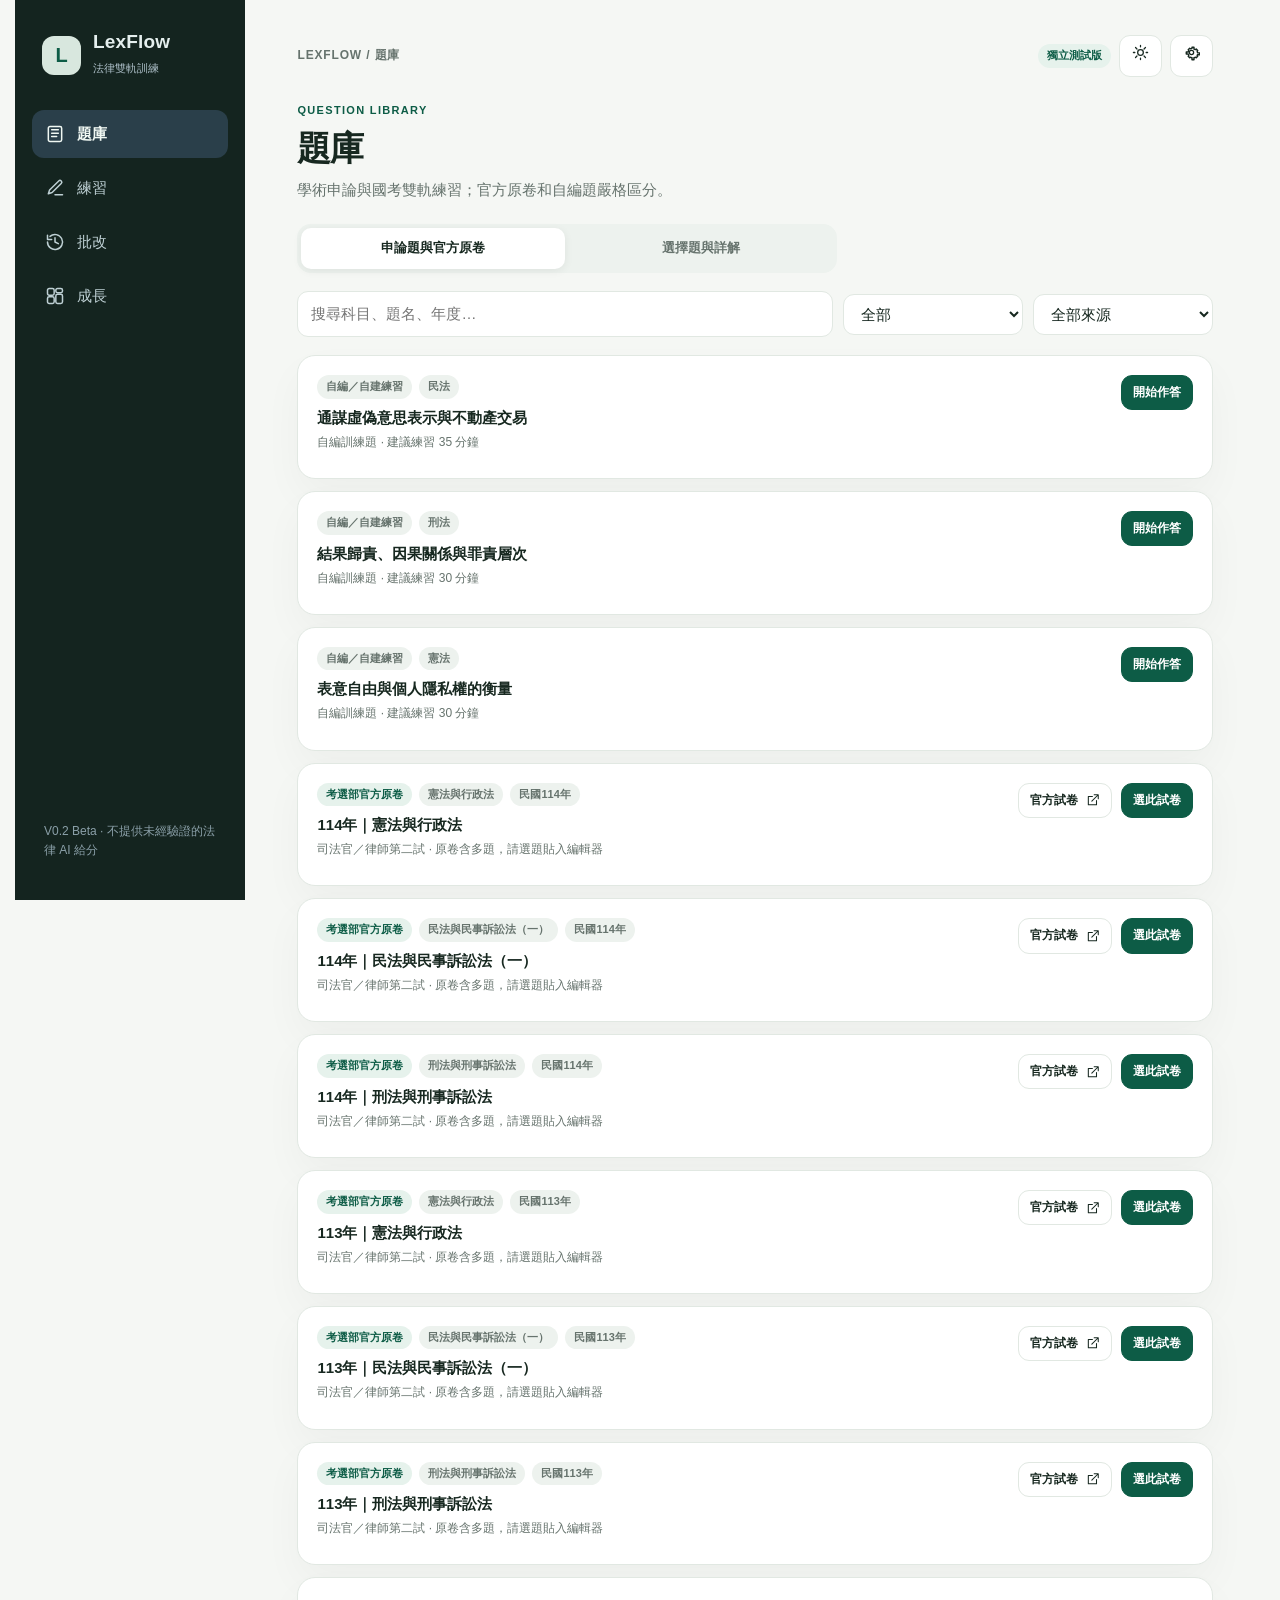
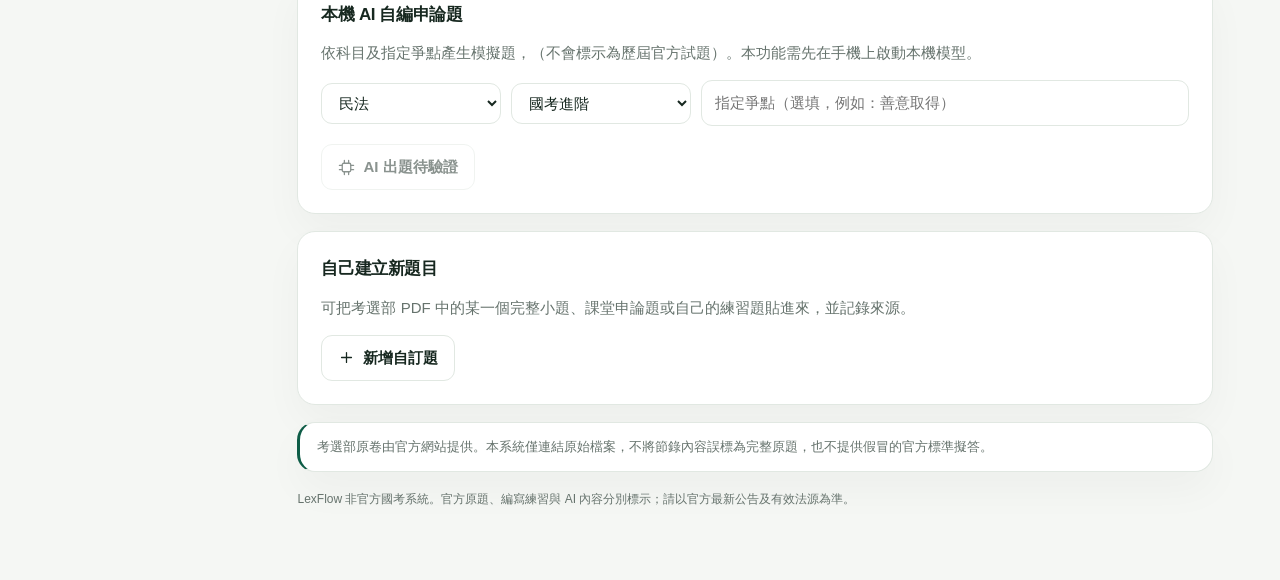
==== index.html @ ae9f009b "Initial LexFlow V0.2 beta for GitHub Pages" ====
<!doctype html>
<html lang="zh-Hant">
<head>
  <meta charset="utf-8">
  <meta name="viewport" content="width=device-width,initial-scale=1,viewport-fit=cover">
  <meta name="theme-color" content="#0e1116">
  <meta name="description" content="法律雙軌申論、選擇題、自編法條詳解、考選部官方原卷入口與本機安全備份。">
  <title>LexFlow｜法律雙軌訓練 V0.2</title>
  <link rel="manifest" href="manifest.webmanifest">
  <link rel="stylesheet" href="styles.css">
</head>
<body>
  <div id="app"></div>
  <script type="module" src="app.js"></script>
</body>
</html>
---- styles.css ----
:root{--bg:#f5f7f4;--paper:#fff;--paper2:#edf2ee;--ink:#172820;--muted:#66736d;--border:#e1e8e2;--accent:#0d5c46;--accentSoft:#e6f2ec;--nav:#14241f;--danger:#a34149;--shadow:0 18px 40px rgba(15,35,35,.035);color-scheme:light}
:root[data-theme="dark"]{--bg:#0e1116;--paper:#171b22;--paper2:#202630;--ink:#f0f3f5;--muted:#aeb7c0;--border:#303944;--accent:#70c5a5;--accentSoft:#20352d;--nav:#101b1b;--danger:#e68c92;--shadow:none;color-scheme:dark}
*{box-sizing:border-box}html{scroll-behavior:smooth}body{margin:0;background:var(--bg);color:var(--ink);font-family:-apple-system,BlinkMacSystemFont,"Noto Sans TC","Microsoft JhengHei",sans-serif;font-size:15px;line-height:1.6}button,input,textarea,select{font:inherit}button{cursor:pointer}a{color:var(--accent);text-decoration:none}a:hover{text-decoration:underline}button:focus-visible,a:focus-visible,input:focus-visible,select:focus-visible,textarea:focus-visible{outline:3px solid #71b7a3;outline-offset:2px}
.shell{max-width:1250px;margin:auto;min-height:100vh;display:grid;grid-template-columns:230px minmax(0,1fr)}aside{background:var(--nav);color:#e5efee;padding:28px 17px;display:flex;flex-direction:column;gap:28px;min-height:100vh;position:sticky;top:0;height:100vh}.brand{display:flex;align-items:center;gap:12px;padding:3px 10px}.brand-mark{width:39px;height:39px;display:grid;place-items:center;border-radius:12px;background:#d5eee3;color:#12372f;font-size:20px;font-weight:800}.brand-title{font-size:19px;line-height:1.2;letter-spacing:.01em}.brand small{font-size:11px;color:#acbec7}.nav{display:grid;gap:6px}.nav button{display:flex;align-items:center;gap:12px;width:100%;text-align:left;border:0;background:transparent;border-radius:12px;padding:12px 13px;color:#bed0d4}.nav button.active{background:#2a3f4a;color:#f0f8f3;font-weight:700}.nav svg{flex:none}aside footer{margin-top:auto;padding:12px;color:#8ba0a9;font-size:12px}main{padding:35px clamp(18px,4.1vw,55px) 70px;min-width:0}.main-head{display:flex;justify-content:space-between;align-items:center;gap:12px;margin-bottom:25px}.crumb{font-size:12px;color:var(--muted);font-weight:700;letter-spacing:.07em}.head-right{display:flex;align-items:center;gap:8px}.mini-action{background:var(--paper);border:1px solid var(--border);color:var(--ink);border-radius:11px;padding:8px 12px}.page-heading{margin-bottom:22px}.page-heading h1{font-size:clamp(24px,3vw,34px);line-height:1.32;letter-spacing:-.035em;margin:3px 0 8px}.page-heading p{color:var(--muted);margin:0}.eyebrow{color:var(--accent);font-size:11px;letter-spacing:.15em;font-weight:800;text-transform:uppercase;margin:0 0 6px}.grid{display:grid;grid-template-columns:repeat(2,minmax(0,1fr));gap:15px}.stats{display:grid;grid-template-columns:repeat(3,minmax(0,1fr));gap:13px;margin:18px 0 25px}.stat,.panel,.paper-card,.notice{background:var(--paper);border:1px solid var(--border);border-radius:18px;box-shadow:var(--shadow)}.stat{padding:20px}.stat b{display:block;font-size:27px;line-height:1.3;letter-spacing:-.03em}.stat span{font-size:12px;color:var(--muted)}.panel{padding:23px;margin-bottom:17px}.panel h2{margin:0 0 13px;font-size:17px;letter-spacing:-.025em}.panel p{margin-top:0}.muted,.hint{color:var(--muted)}.hint{font-size:12px}.label{font-weight:700;font-size:13px;display:block;margin-bottom:8px}.pill{display:inline-block;padding:3px 9px;border-radius:20px;font-size:11px;font-weight:650;background:var(--paper2);color:var(--muted)}.pill.green{background:var(--accentSoft);color:var(--accent)}.pill.red{background:rgba(175,75,78,.09);color:var(--danger)}.btn{border:1px solid var(--border);color:var(--ink);background:var(--paper);padding:10px 16px;border-radius:11px;font-weight:750;display:inline-flex;align-items:center;justify-content:center;gap:8px;transition:transform .1s,background .1s}.btn:hover{background:var(--paper2)}.btn:active{transform:scale(.985)}.btn.primary{background:var(--accent);border-color:var(--accent);color:var(--bg)}:root:not([data-theme="dark"]) .btn.primary{color:white}.btn.ghost{border-color:transparent;background:transparent}.btn.danger{border-color:var(--danger);color:var(--danger)}.btn.small{padding:7px 11px;font-size:12px}.btn:disabled{opacity:.5;cursor:not-allowed}.actions{display:flex;gap:9px;flex-wrap:wrap;align-items:center}.paper-card{padding:19px;margin-bottom:12px;display:flex;gap:15px;align-items:flex-start;justify-content:space-between}.paper-card h3{font-size:15px;line-height:1.4;margin:8px 0 5px}.paper-card p{font-size:12px;color:var(--muted);margin:0 0 7px}.paper-card .actions{justify-content:flex-end}.paper-card .right{flex:none}.meta{display:flex;gap:7px;flex-wrap:wrap;align-items:center}.searchrow{display:flex;gap:10px;align-items:center;flex-wrap:wrap;margin:0 0 18px}.searchrow input,.searchrow select,input.field,textarea.field{background:var(--paper);color:var(--ink);border:1px solid var(--border);border-radius:11px;padding:10px 13px;min-width:0}.searchrow input{flex:1;min-width:150px}.searchrow select{flex:0 0 180px}.field{width:100%}textarea.field{display:block;min-height:230px;resize:vertical;line-height:1.85;padding:15px}textarea.answer{min-height:340px;line-height:1.9;font-size:15px}.editor-head{display:flex;align-items:center;justify-content:space-between;gap:12px;flex-wrap:wrap;margin:0 0 12px}.timer{font-size:19px;font-weight:700;font-variant-numeric:tabular-nums;letter-spacing:.06em}.split{display:grid;grid-template-columns:minmax(0,1fr) minmax(0,1.2fr);gap:14px;align-items:start}.question-block{white-space:pre-wrap;line-height:1.95;background:var(--paper2);border-radius:11px;padding:16px;font-size:14px}.notice{padding:14px 17px;font-size:13px;color:var(--muted);border-left:3px solid var(--accent);margin-bottom:18px}.checkrow{display:flex;gap:9px;align-items:flex-start;margin:8px 0}.checkrow input{margin-top:5px;accent-color:var(--accent)}.keypoints{margin:8px 0;padding-left:20px;font-size:13px;line-height:1.9}.scoregrid{display:grid;grid-template-columns:repeat(5,1fr);gap:8px}.scorecell{padding:10px;border:1px solid var(--border);border-radius:12px;text-align:center}.scorecell b{display:block;font-size:20px}.scorecell span{font-size:11px;color:var(--muted)}.feedbacklist{padding:0;list-style:none;margin:0}.feedbacklist li{padding:12px 0;border-bottom:1px solid var(--border)}.feedbacklist li:last-child{border:0}.blank{background:var(--paper);border:1px dashed var(--border);border-radius:18px;padding:45px 18px;text-align:center;color:var(--muted)}.divider{height:1px;background:var(--border);margin:18px 0}.list-item{display:flex;justify-content:space-between;align-items:center;gap:15px;border-top:1px solid var(--border);padding:15px 0}.list-item:first-child{border-top:0}.list-item strong{font-size:14px}.list-item span{font-size:12px;color:var(--muted)}.textarea-small{min-height:110px!important}.inrow{display:flex;align-items:center;gap:10px}.align-between{display:flex;align-items:center;justify-content:space-between;gap:12px}.toast{position:fixed;bottom:28px;left:50%;transform:translateX(-50%);z-index:30;background:#203a37;color:#fff;padding:12px 18px;border-radius:12px;box-shadow:0 15px 45px #0003;font-size:13px;max-width:90vw}.footnote{font-size:12px;color:var(--muted);margin-top:15px}.bottom-nav{display:none}.empty-icon{font-size:34px;margin:0 0 10px}.linklist{display:grid;gap:8px}.linklist a{padding:11px 12px;border:1px solid var(--border);border-radius:10px}.input-switch{display:flex;align-items:center;gap:10px;font-size:14px}.input-switch input{accent-color:var(--accent)}
@media(max-width:980px){.shell{grid-template-columns:180px minmax(0,1fr)}aside{padding:20px 10px}main{padding:30px 25px 78px}.split{grid-template-columns:1fr}.scoregrid{grid-template-columns:repeat(3,1fr)}}
@media(max-width:700px){.shell{display:block}aside{display:none}main{padding:22px 16px calc(100px + env(safe-area-inset-bottom))}.main-head{margin-bottom:19px}.page-heading h1{font-size:26px}.grid{grid-template-columns:1fr}.stats{gap:8px}.stat{padding:14px}.stat b{font-size:23px}.stat span{font-size:11px}.panel{padding:17px;border-radius:15px}.paper-card{padding:15px;display:block}.paper-card .right{margin-top:12px}.paper-card .actions{justify-content:flex-start}.searchrow select{flex:1;min-width:130px}.searchrow input{flex-basis:100%}.scoregrid{grid-template-columns:repeat(2,1fr)}.bottom-nav{position:fixed;bottom:0;left:0;right:0;display:grid;grid-template-columns:repeat(4,1fr);background:var(--paper);border-top:1px solid var(--border);padding:7px 4px calc(8px + env(safe-area-inset-bottom));z-index:20;box-shadow:0 -4px 24px #0001}.bottom-nav button{background:transparent;border:0;color:var(--muted);display:grid;justify-items:center;gap:2px;font-size:10px;padding:7px 2px;border-radius:9px}.bottom-nav button.active{color:var(--accent);font-weight:800;background:var(--accentSoft)}.bottom-nav svg{width:20px;height:20px}.toast{bottom:calc(89px + env(safe-area-inset-bottom));}}@media(prefers-reduced-motion:reduce){*{scroll-behavior:auto!important;transition:none!important}}

/* V0.2: consistent four-section navigation and mobile-friendly MCQ training */
.brand-mark{background:#d8e7de;color:#0d5c46}
.page-heading h1{font-weight:780}
.page-heading p{max-width:690px}
.eyebrow{letter-spacing:.12em}
.switcher{display:flex;gap:4px;background:var(--paper2);border-radius:14px;padding:4px;margin:0 0 18px;max-width:540px}
.switcher button{flex:1;min-width:0;border:0;border-radius:10px;padding:10px 9px;background:transparent;color:var(--muted);font-size:13px;font-weight:650}
.switcher button.selected{color:var(--ink);background:var(--paper);box-shadow:0 2px 10px #0001}
.quiz-options{display:grid;gap:10px;margin:20px 0}
.quiz-option{display:flex;align-items:flex-start;gap:12px;border:1px solid var(--border);border-radius:13px;padding:14px 14px;cursor:pointer;line-height:1.6;min-height:56px}
.quiz-option input{margin-top:5px;accent-color:var(--accent)}
.quiz-option .option-letter{font-weight:800;color:var(--accent);flex:0 0 20px}
.quiz-option:has(input:checked){background:var(--accentSoft);border-color:var(--accent)}
.quiz-option.correct-option{background:var(--accentSoft);border-color:var(--accent)}
.quiz-option.wrong-option{border-color:var(--danger);background:rgba(179,68,78,.08)}
.quiz-list .paper-card{align-items:center}
.result-banner{border-radius:14px;background:var(--paper2);padding:15px;display:grid;gap:3px;margin:18px 0}
.result-banner strong{font-size:17px}
.result-banner span{font-size:13px;color:var(--muted)}
.explain-list{border-top:1px solid var(--border);margin:12px 0 22px}
.explain-row{padding:14px 4px;display:flex;align-items:flex-start;gap:12px;border-bottom:1px solid var(--border);font-size:14px}
.explain-row strong{color:var(--accent);width:24px;flex:none}
.critical{padding:16px 17px;background:rgba(170,52,64,.10);border:1px solid var(--danger);border-radius:13px;margin-bottom:18px;color:var(--ink)}
.critical p{margin:6px 0 12px}
.persist-warning{position:fixed;left:12px;right:12px;bottom:94px;z-index:35;background:#9d293a;color:#fff;padding:14px 18px;border-radius:14px;box-shadow:0 10px 30px #0003;font-weight:700;max-width:680px;margin:auto}
.text-danger{color:var(--danger)!important;font-weight:800}
@media(min-width:701px){.persist-warning{bottom:22px}}
@media(max-width:700px){.paper-card .right{margin-top:12px}.quiz-option{padding:14px 12px}.switcher button{font-size:12px}.main-head .pill.green{display:none}.page-heading h1{font-size:26px}}
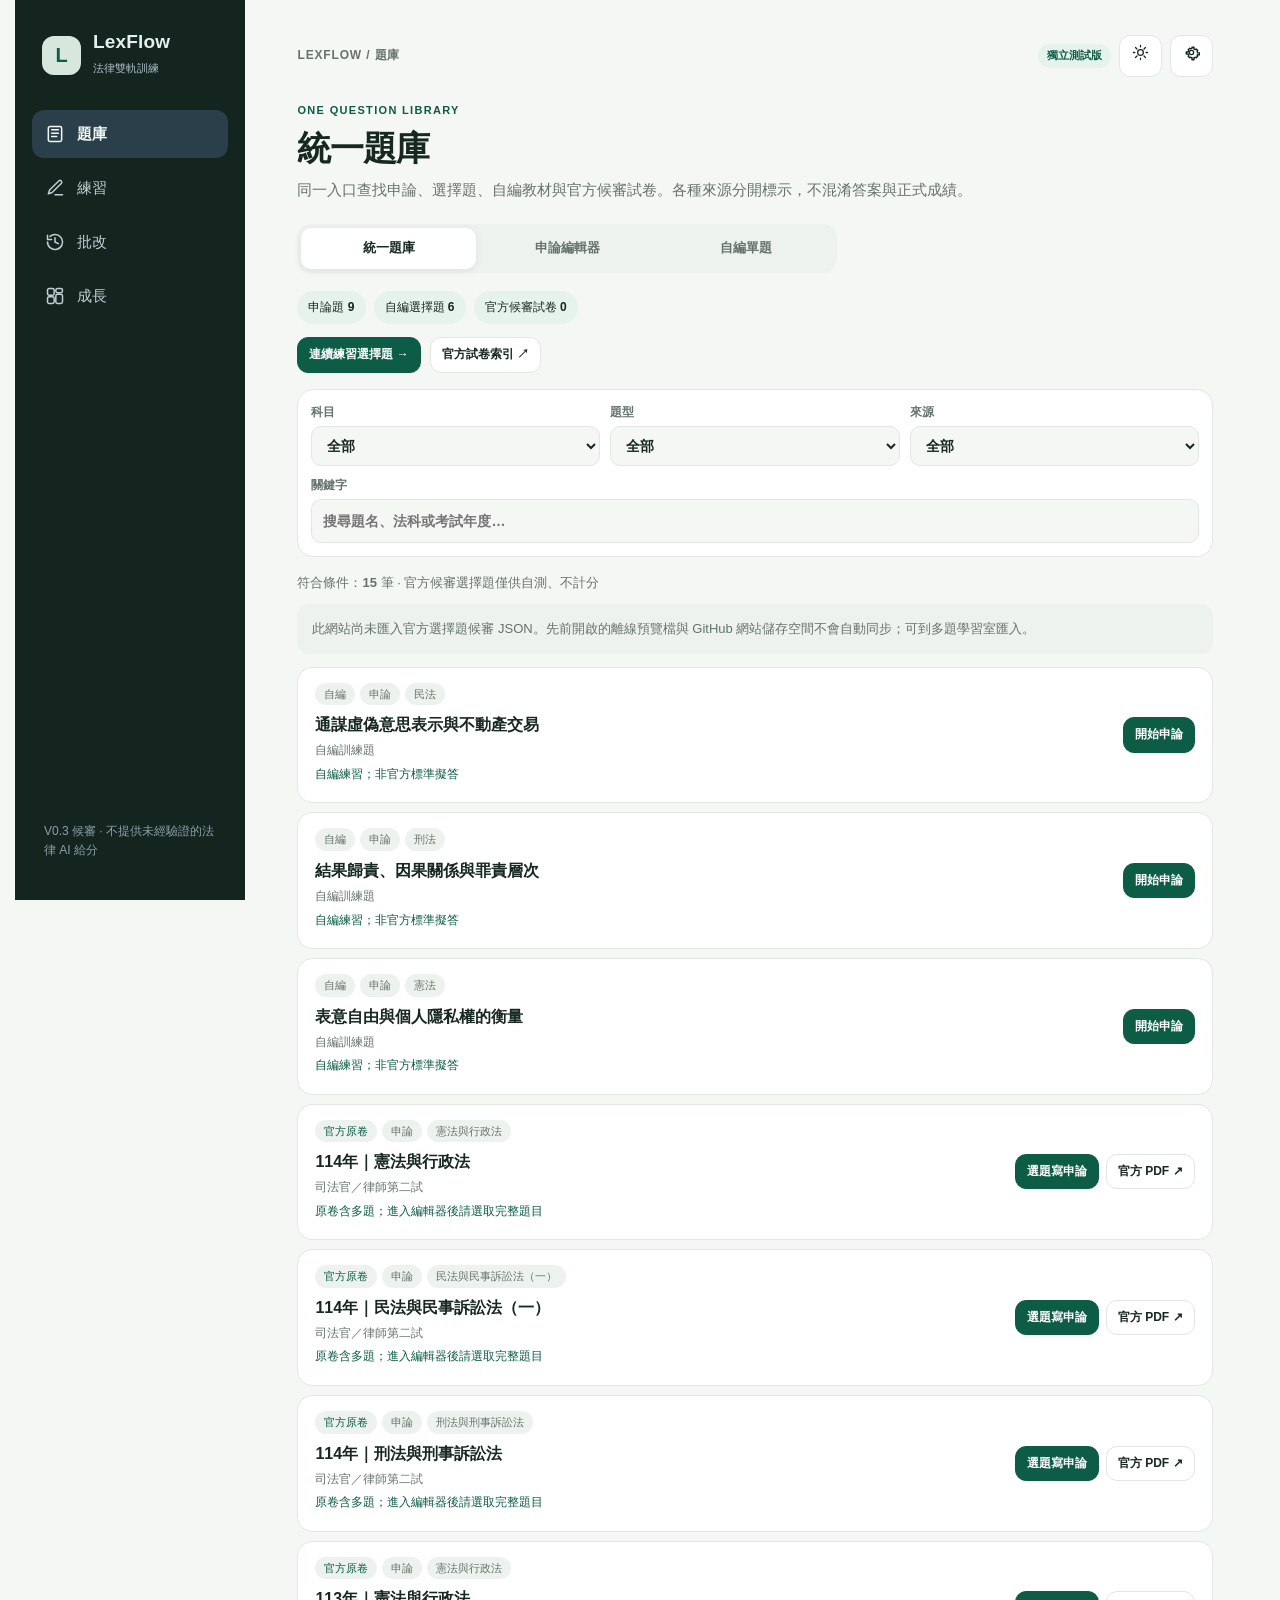
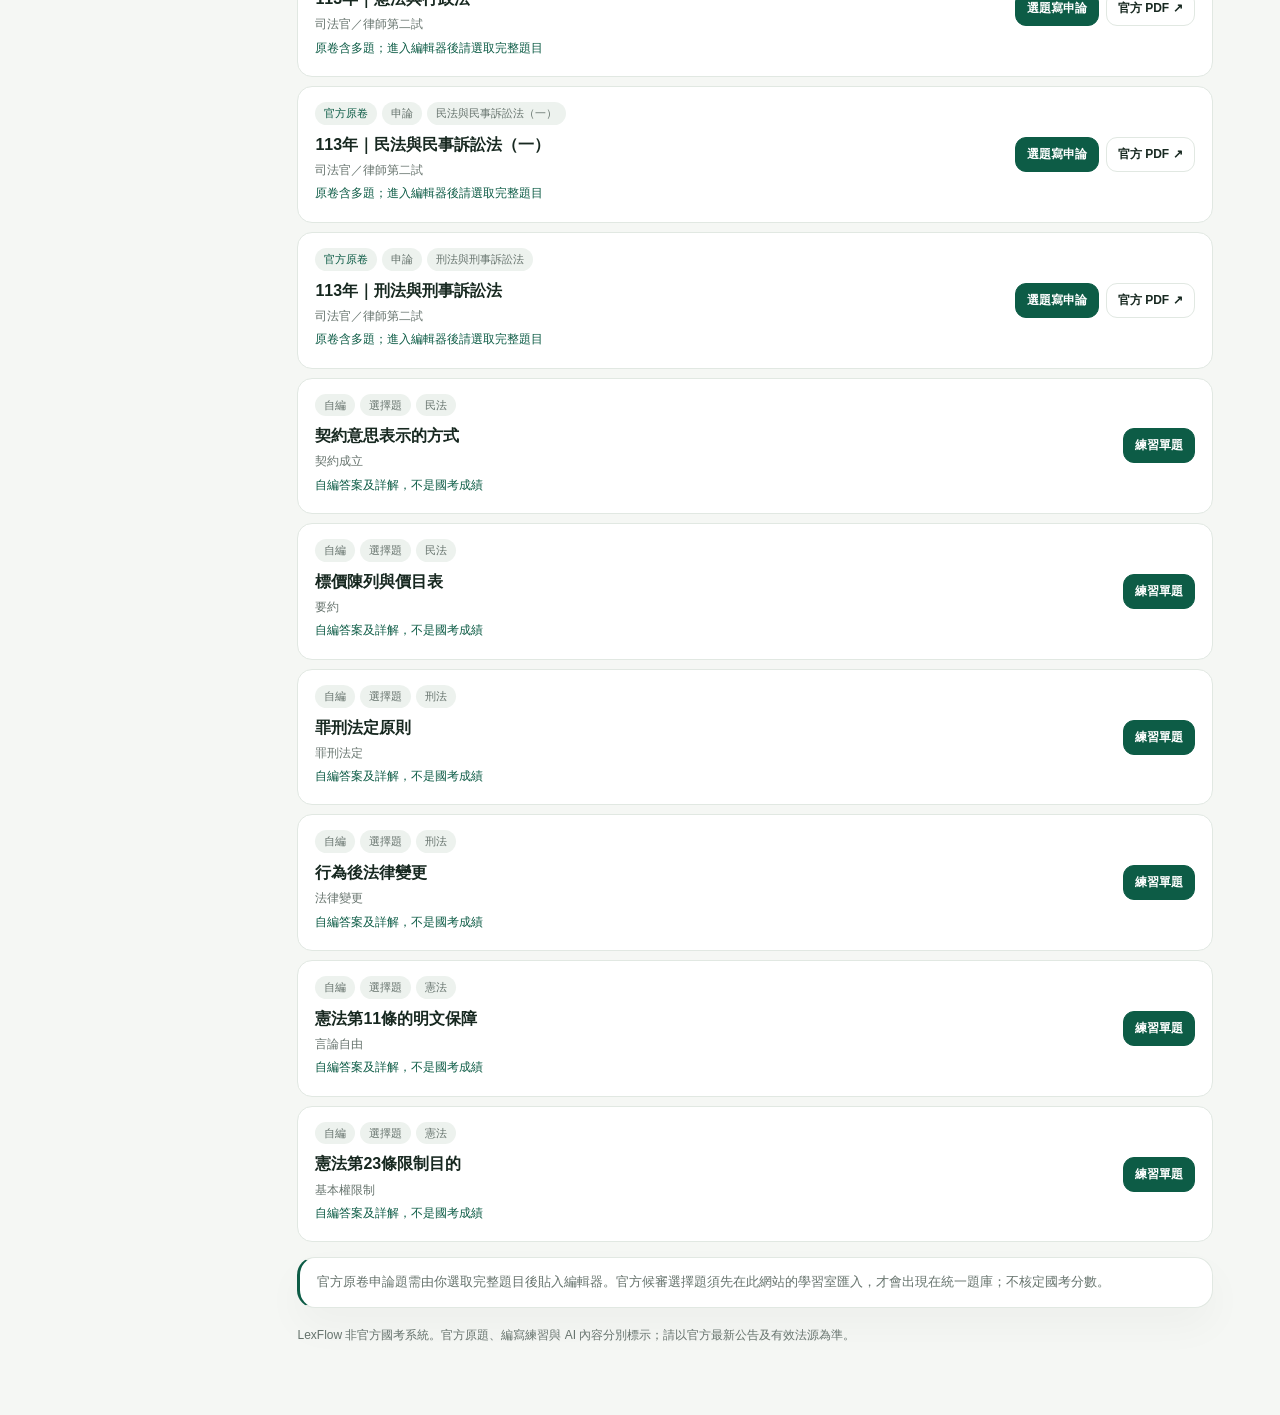
==== commit c0858c07: "feat: unify law question library and harden mobile practice preflight" ====
--- a/index.html
+++ b/index.html
@@ -4,8 +4,8 @@
   <meta charset="utf-8">
   <meta name="viewport" content="width=device-width,initial-scale=1,viewport-fit=cover">
   <meta name="theme-color" content="#0e1116">
-  <meta name="description" content="法律雙軌申論、選擇題、自編法條詳解、考選部官方原卷入口與本機安全備份。">
-  <title>LexFlow｜法律雙軌訓練 V0.2</title>
+  <meta name="description" content="統一題庫入口、申論與選擇題練習、官方候審自測及本機安全備份。">
+  <title>LexFlow｜法律雙軌學習 V0.3 候審</title>
   <link rel="manifest" href="manifest.webmanifest">
   <link rel="stylesheet" href="styles.css">
 </head>
--- a/styles.css
+++ b/styles.css
@@ -33,3 +33,34 @@
 .text-danger{color:var(--danger)!important;font-weight:800}
 @media(min-width:701px){.persist-warning{bottom:22px}}
 @media(max-width:700px){.paper-card .right{margin-top:12px}.quiz-option{padding:14px 12px}.switcher button{font-size:12px}.main-head .pill.green{display:none}.page-heading h1{font-size:26px}}
+
+/* V0.3 unified catalogue: one entry, original V0.2 screens preserved as secondary views. */
+.catalog-summary{display:flex;gap:8px;flex-wrap:wrap;margin:4px 0 13px}
+.catalog-summary span{padding:7px 11px;background:var(--accentSoft);color:var(--ink);border-radius:99px;font-size:12px}
+.catalog-shortcuts{display:flex;gap:9px;flex-wrap:wrap;margin:0 0 16px}
+.catalog-filter{display:grid;grid-template-columns:repeat(3,minmax(0,1fr));gap:10px;padding:13px;background:var(--paper);border:1px solid var(--border);border-radius:16px}
+.catalog-filter label{display:grid;gap:4px;color:var(--muted);font-size:12px;font-weight:700;min-width:0}
+.catalog-filter select,.catalog-filter input{min-width:0;width:100%;padding:10px 11px;border-radius:10px;border:1px solid var(--border);background:var(--bg);color:var(--ink);font-size:14px}
+.catalog-filter .catalog-search{grid-column:1/-1}
+.catalog-count{font-size:13px;color:var(--muted);margin:16px 0 10px}
+.catalog-hint{padding:13px 15px;border-radius:12px;background:var(--paper2);color:var(--muted);font-size:13px;margin:0 0 13px;line-height:1.8}
+.catalog-list{display:grid;gap:9px;margin:0 0 15px}
+.catalog-entry{display:flex;align-items:center;justify-content:space-between;gap:18px;padding:15px 17px;background:var(--paper);border:1px solid var(--border);border-radius:15px;min-width:0}
+.catalog-entry-main{min-width:0;flex:1}
+.catalog-entry h3{font-size:16px;font-weight:760;line-height:1.45;margin:8px 0 4px;overflow-wrap:anywhere}
+.catalog-description,.catalog-warning{font-size:12px;line-height:1.7;color:var(--muted);margin:3px 0;overflow-wrap:anywhere}
+.catalog-warning{color:var(--accent)}
+.catalog-tags{display:flex;gap:5px;flex-wrap:wrap}
+.catalog-tag{background:var(--paper2);padding:2px 9px;border-radius:99px;color:var(--muted);font-size:11px;line-height:1.7}
+.catalog-tag.status-pending{color:var(--accent);background:var(--accentSoft)}
+.catalog-tag.status-official{color:var(--accent)}
+.catalog-entry-actions{display:flex;gap:7px;flex-wrap:wrap;align-items:center;justify-content:flex-end;flex-shrink:0}
+.catalog-entry-actions .btn{white-space:nowrap}
+@media(max-width:700px){
+ .catalog-filter{grid-template-columns:repeat(2,minmax(0,1fr));padding:11px}
+ .catalog-entry{display:block;padding:13px 14px}
+ .catalog-entry h3{font-size:15px}
+ .catalog-entry-actions{justify-content:flex-start;margin-top:10px}
+ .catalog-summary{gap:6px}.catalog-summary span{font-size:11px;padding:5px 9px}
+ .switcher button{font-size:11px;padding:10px 5px}
+}
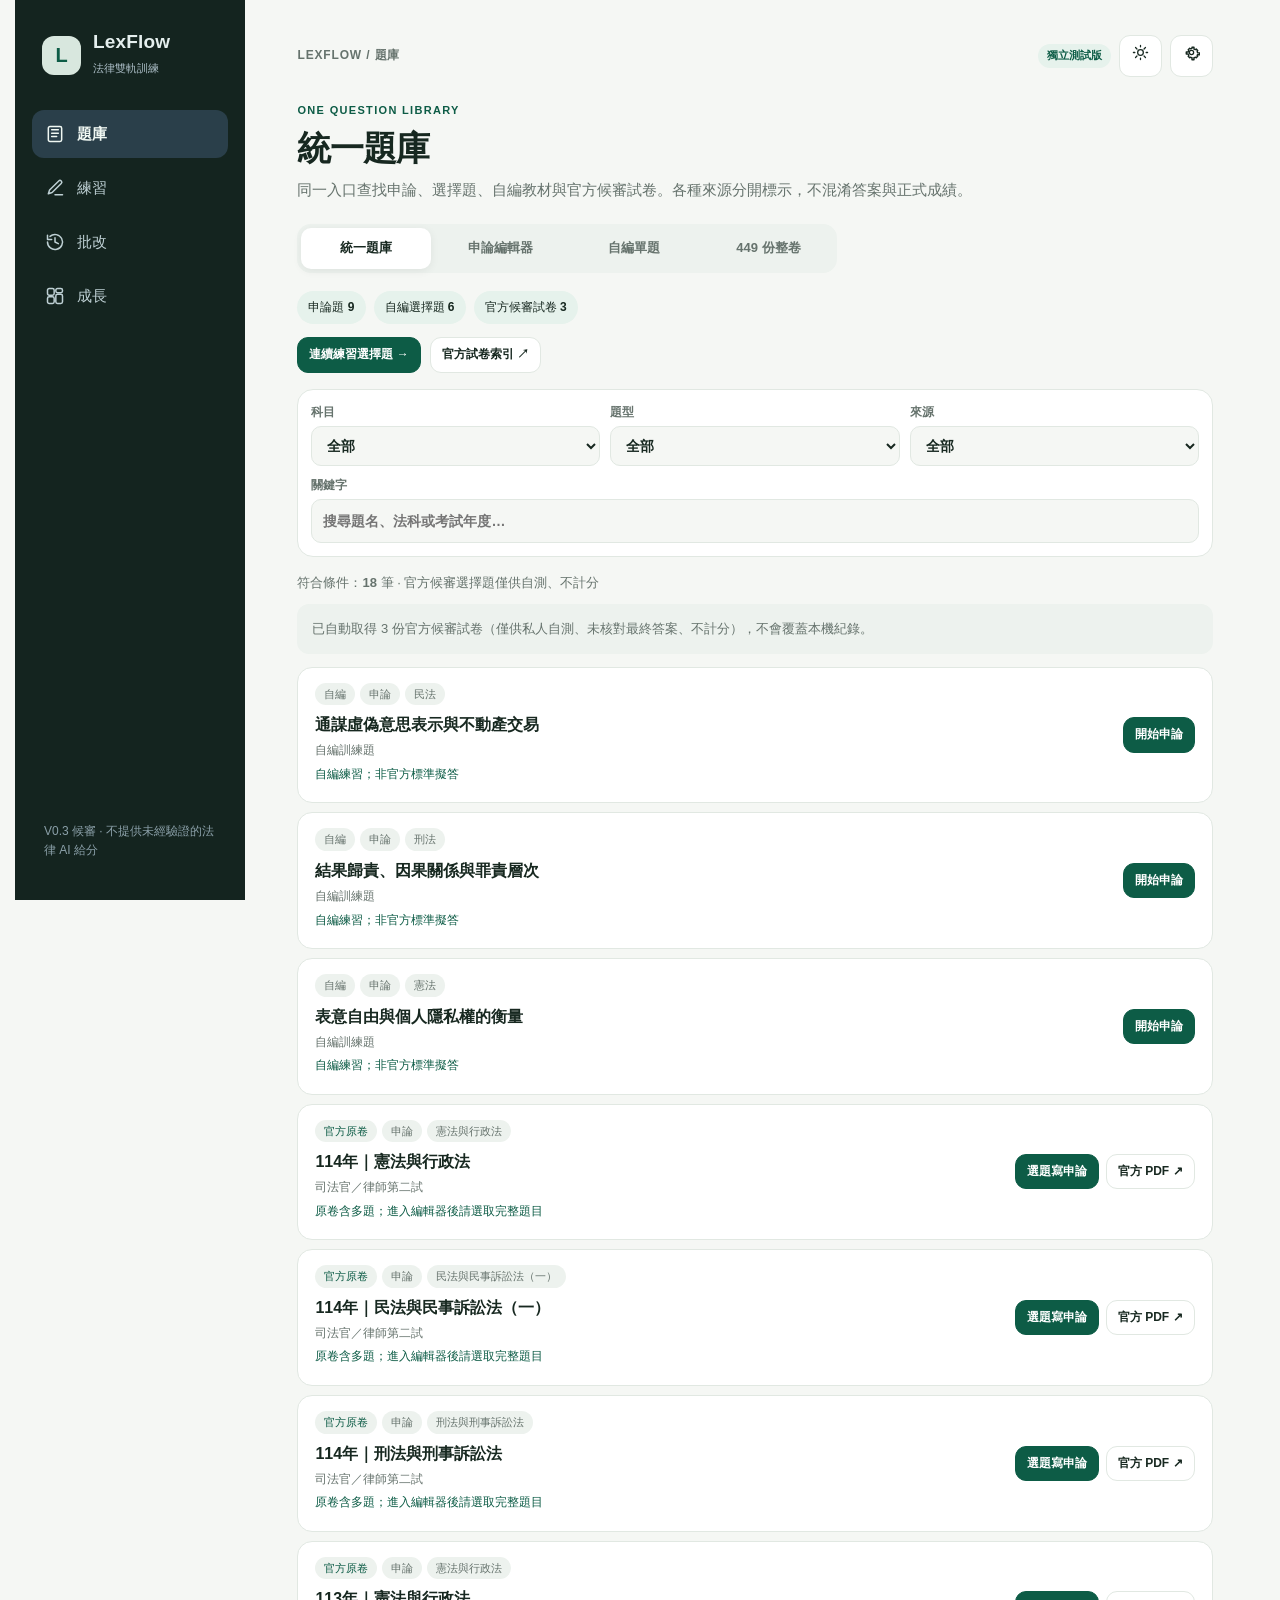
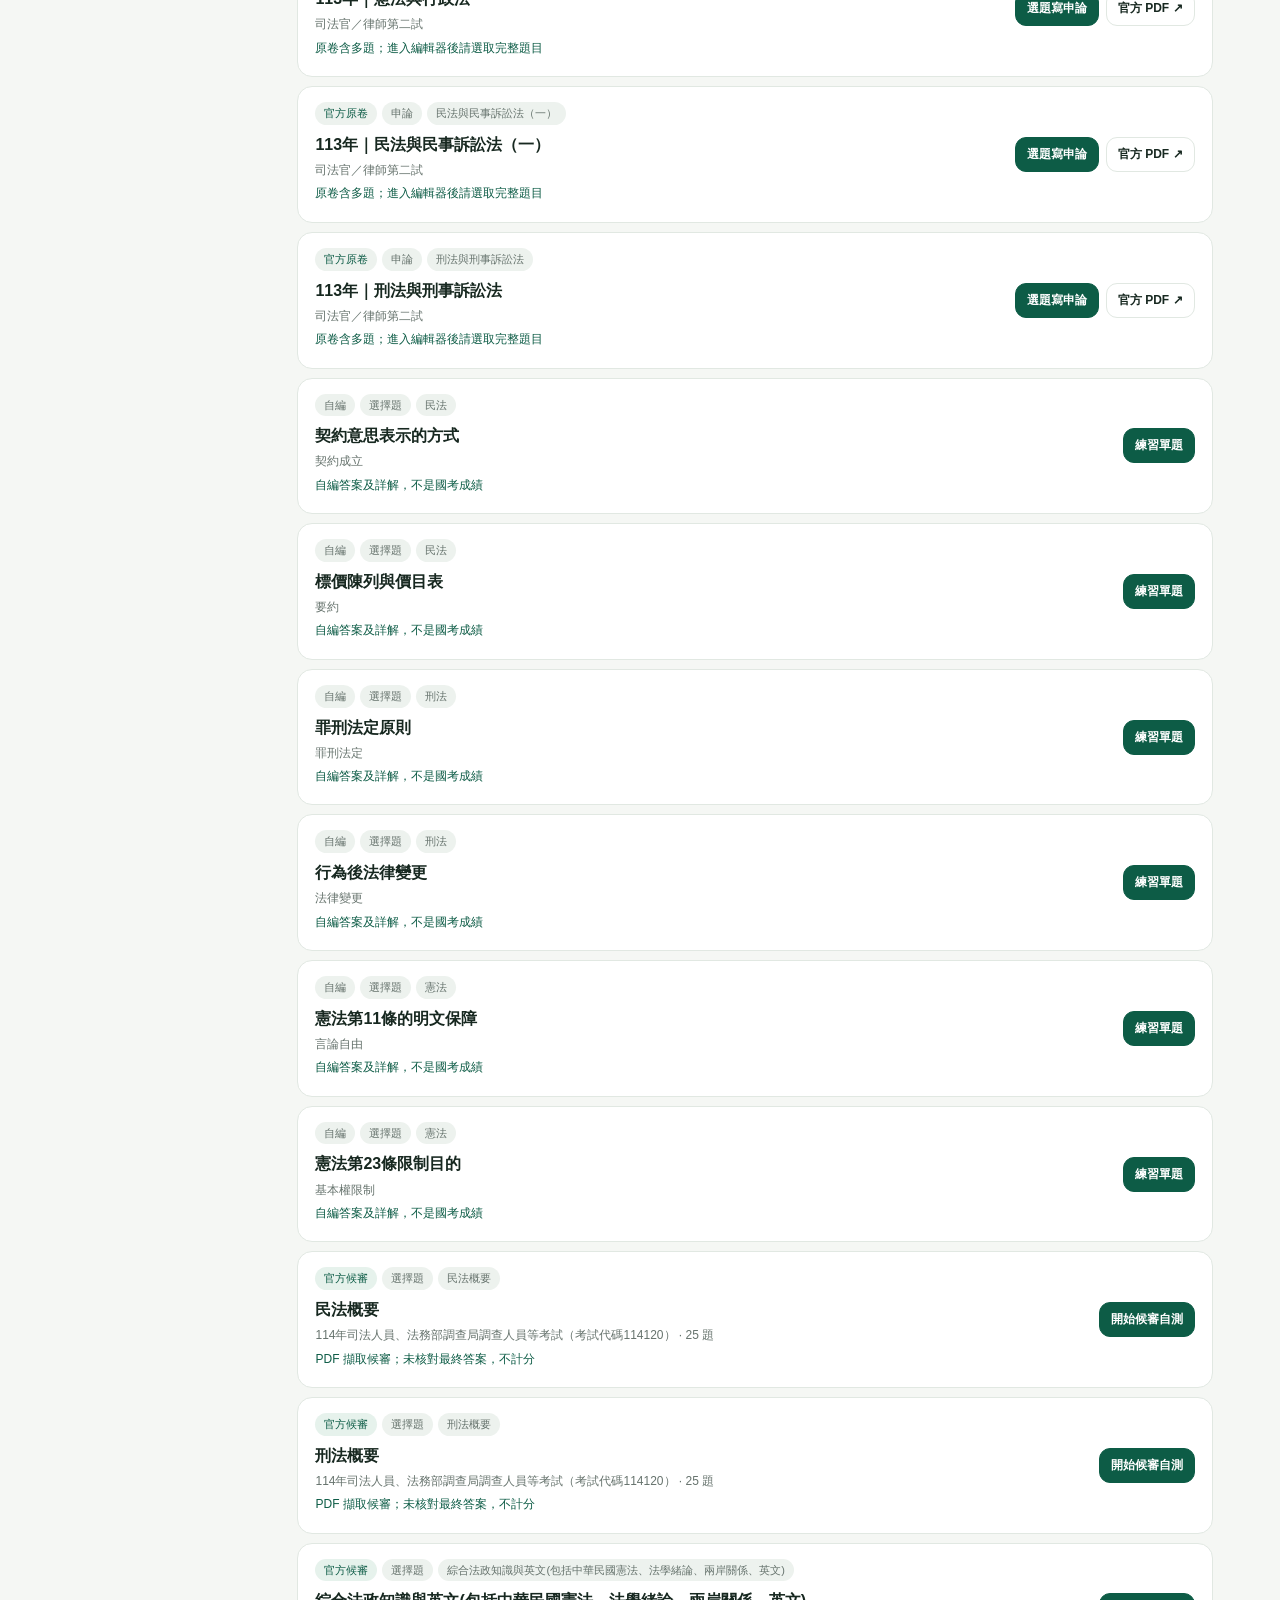
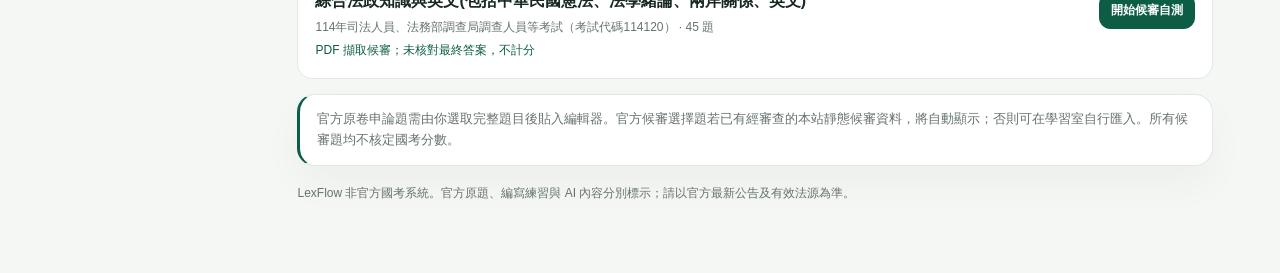
==== commit 38d67032: "Draft: integrate Final98 private staging catalog and readonly practice records" ====
--- a/index.html
+++ b/index.html
@@ -8,6 +8,7 @@
   <title>LexFlow｜法律雙軌學習 V0.3 候審</title>
   <link rel="manifest" href="manifest.webmanifest">
   <link rel="stylesheet" href="styles.css">
+  <link rel="stylesheet" href="staging-native.css">
 </head>
 <body>
   <div id="app"></div>
--- a/staging-native.css
+++ b/staging-native.css
@@ -0,0 +1,51 @@
+/* V2.0.1 UI repair: native tokens from LexFlow root (light/dark-safe). */
+#staging-bank-host{color:var(--ink)}
+#staging-bank-host{max-width:100%;min-width:0;margin-top:12px}
+.stage-bank{display:flex;flex-direction:column;gap:14px;min-width:0}
+.stage-notice{font-size:13px;line-height:1.7;color:var(--ink);padding:13px 15px;border-radius:14px;border:1px solid var(--border);background:var(--paper2);margin:0}
+.stage-record-status{font-size:13px;color:var(--muted);line-height:1.7}
+.stage-record-link{align-self:flex-start;color:var(--accent);font-size:13px;text-underline-offset:4px}
+.stage-chipbar{display:flex;flex-direction:column;gap:6px}
+.stage-field-label{font-size:12px;font-weight:700;color:var(--muted)}
+.stage-chips{display:flex;flex-wrap:wrap;gap:6px}
+.stage-chip{border-radius:100px;cursor:pointer;border:1px solid var(--border);font:inherit;font-size:13px;font-weight:600;padding:8px 13px;background:transparent;color:inherit;min-height:37px;line-height:1.25}
+.stage-chip.active{background:var(--accent);color:var(--bg);border-color:transparent}
+.stage-chip:focus-visible,.stage-action:focus-visible{outline:2px solid var(--accent);outline-offset:3px}
+.stage-search-row{display:grid;grid-template-columns:minmax(0,1fr) minmax(150px,.45fr);gap:10px;align-items:end}
+.stage-search-label{font-size:12px;font-weight:700;display:flex;flex-direction:column;gap:6px;min-width:0;color:var(--muted)}
+.stage-search{border-radius:10px;padding:12px;border:1px solid var(--border);background:var(--paper);color:inherit;max-width:100%;font-size:15px;min-height:45px}
+.stage-advanced{padding:9px 12px;border:1px solid var(--border);border-radius:12px;min-height:45px;min-width:0}
+.stage-advanced summary{font-size:13px;cursor:pointer;line-height:24px}
+.stage-options{display:grid;grid-template-columns:repeat(2,minmax(0,1fr));gap:9px;padding-top:10px}
+.stage-options label{display:flex;flex-direction:column;gap:6px;font-size:12px;min-width:0}
+.stage-select{width:100%;max-width:100%;padding:8px;border-radius:9px;background:var(--paper);color:inherit;border:1px solid var(--border)}
+.stage-count{font-size:13px;color:var(--muted);margin:0}
+.stage-list{display:grid;gap:10px;grid-template-columns:repeat(auto-fill,minmax(min(270px,100%),1fr));min-width:0}
+.stage-paper{border:1px solid var(--border);border-radius:14px;padding:15px;min-width:0;display:flex;flex-direction:column;gap:8px;background:var(--paper)}
+.stage-overline{font-size:11px;letter-spacing:.035em;color:var(--muted)}
+.stage-paper h3{font-size:16px;line-height:1.55;margin:0;overflow-wrap:anywhere;color:inherit}
+.stage-meta{font-size:12px;line-height:1.6;color:var(--muted);margin:0}
+.stage-warning{font-size:12px;color:#94531d;line-height:1.6;margin:0}
+.stage-actions{display:flex;gap:8px;flex-wrap:wrap;margin-top:auto;padding-top:5px}
+.stage-action{display:inline-flex;padding:9px 12px;border-radius:10px;font-size:13px;text-decoration:none;line-height:1.2;border:1px solid var(--border);color:inherit;font-weight:600}
+.stage-action.primary{background:var(--accent);border-color:transparent;color:var(--bg)}
+.stage-pager{display:flex;justify-content:center;align-items:center;gap:14px;font-size:13px;padding:9px}
+.stage-pager button:disabled{opacity:.35;cursor:default}
+.stage-error{border:1px solid var(--danger);color:var(--danger);background:var(--paper);border-radius:10px;padding:12px 14px;font-size:14px}
+.stage-message{padding:15px;color:var(--muted)}
+@media(max-width:560px){.stage-search-row{grid-template-columns:minmax(0,1fr)}.stage-list{grid-template-columns:minmax(0,1fr)}.stage-paper{padding:14px}.stage-chip{font-size:12px;padding:8px 11px}.stage-options{grid-template-columns:repeat(2,minmax(0,1fr))}}
+
+:root[data-theme="dark"] .stage-warning{color:#ebbc8c}
+.stage-action.primary{color:#fff}
+:root[data-theme="dark"] .stage-action.primary{color:#13231d}
+.stage-chip.active{color:#fff}
+:root[data-theme="dark"] .stage-chip.active{color:#13231d}
+
+/* Final98 V3: candidates and user practice archive are visually separated. */
+.stage-history{margin-top:14px}
+.stage-history-section{display:grid;gap:9px}
+.stage-history-heading{font-size:15px;font-weight:750;margin:6px 0 0;color:var(--ink)}
+.stage-history-card{gap:5px}
+.stage-history-card h4{font-size:14px;margin:0;color:var(--ink)}
+.stage-history-card .stage-action{align-self:flex-start}
+.stage-record-status{overflow-wrap:anywhere}
